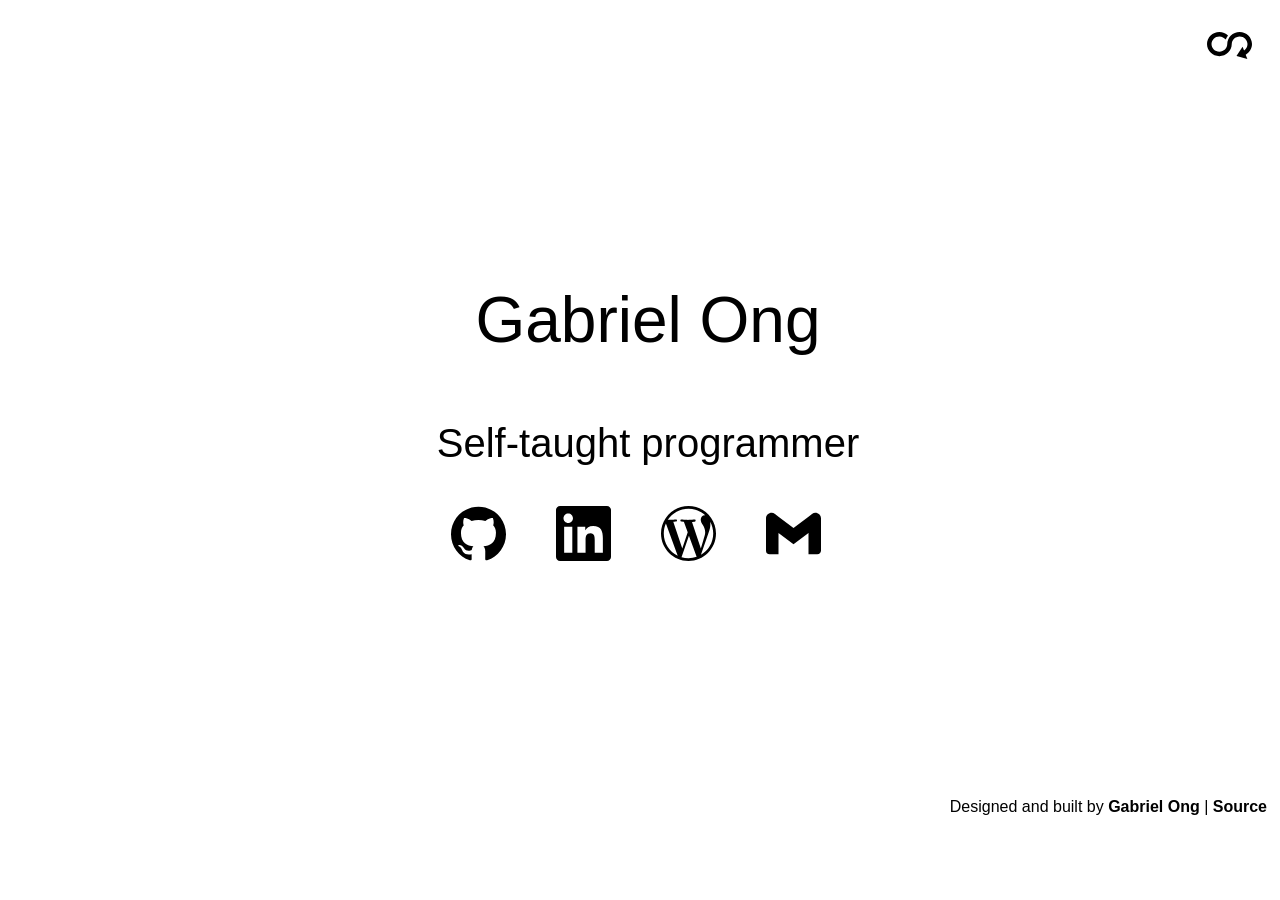
==== index.html @ b2a94fcc "added some changes" ====
<!doctype HTML>
<html>
    <head>
        <title>Gabriel Ong</title>
        <link rel="stylesheet" href="main.css"/>
        <!-- get better HTML webpage favicon! -->
        <link rel="icon" type="image/x-icon" href="assets/turboGranny.png"/>
    </head>
    <body id="mainBody" class="lightMode">
        <div class="container-navbar">
            <div class="lightDarkMode">
                <img id="infinityButton" src="assets/infinity.svg" height="45px"/>
            </div>
        </div>
        <div class="container-overall">
            <div>
                <p id="my-name" class="header" data-alt-text="ガブリエル・オン">Gabriel Ong</p>
                <p id="my-description" class="description" data-alt-text="独学情報科学" onmouseover="changeDescription()" onmouseout="resetDescription()">Self-taught programmer</p>
            </div>
            <div class="container-main">
                <div class="item-github">
                    <a href="https://github.com/gongahkia"><img id="githubImg" src="assets/github.svg" height="55px"/></a>
                </div>
                <div class="item-linkedin">
                    <a href="https://www.linkedin.com/in/gabriel-zmong/"><img id="linkedinImg" src="assets/linkedin.svg" height="55px"/></a>
                </div>
                <div class="item-wordpress">
                    <a href="https://gongzm.wordpress.com"><img id="wordpressImg" src="assets/wordpress.svg" height=55px"/></a>
                </div>
                <div class="item-email">
                    <a href="mailto:angryapplegravy@gmail.com?subject=general%20enquiry"><img id="gmailImg" src="assets/gmail.svg" height="55px"/></a>
                </div>
            </div>
        </div>
        <div class="container-footer">
            <div class="credits">
                <p><a href="" id="my-japanese-is-bad" data-alt-text="">Designed and built by </a><b><a href="https://gongahkia.github.io/" id="my-credits-name" data-alt-text="ゴング">Gabriel Ong</a></b><a href="" id="my-japanese-is-good" data-alt-text="製"></a> | <b><a href="https://github.com/gongahkia/v2-personal-site" id="my-credits-github" data-alt-text="コード">Source</a></b></p>
            </div>
        </div>
    </body>
    <script src="ts/app.js"></script>
</html>
---- main.css ----
body {
    font-family: 'Helvetica Neue', 'Segoe UI', Roboto, Oxygen, Ubuntu, Cantarell, 'Open Sans', sans-serif;
    color:var(--text);
    background-color: white;
    transition:background 750ms ease-in-out, color 1000ms ease-in-out;
}

.container-footer {
    display:flex;
    justify-content:flex-end;
}

.credits {
    padding:0px 5px;
    align-self:flex-end;
    font-size:1rem;
    /*margin-top:6.5%;
    border:solid;
    margin-left:auto;*/
}

.container-navbar {
    display:flex;
    justify-content:flex-end;
}

.lightDarkMode {
    padding:5px 10px;
    /*margin-left:auto;*/
}

#infinityButton {
    background: none;
    border: none;
    cursor: none;
    margin-top:10px;
    margin-right:10px;
}

.container-overall {
    margin:0;
    width:100vw;
    height:70vh;
    display: flex;
    flex-direction:column;
    align-items:center;
    justify-content:center;
    text-align:center;
    margin-bottom:75px;
    /*margin-bottom:130px;*/
}

.container-main {
    display:flex;
    justify-content:center
}

.container-list {
    font-size:1.2rem;
}

.item-github {
    margin-left:0px;
    margin-right:25px;

    transition-property:transform;
    transition-duration:0.3s;
    transition-timing-function:ease-in-out;
    transition-delay:0s;
}

.item-linkedin {
    margin-left:25px;
    margin-right:25px;

    transition-property:transform;
    transition-duration:0.3s;
    transition-timing-function:ease-in-out;
    transition-delay:0s;
}

.item-wordpress {
    margin-left:25px;
    margin-right:25px;

    transition-property:transform;
    transition-duration:0.3s;
    transition-timing-function:ease-in-out;
    transition-delay:0s;
}

.item-email {
    margin-left:25px;
    margin-right:25px;

    transition-property:transform;
    transition-duration:0.3s;
    transition-timing-function:ease-in-out;
    transition-delay:0s;
}

.header {
    font-size:4rem;
}

.description {
    font-size:2.5rem;
    cursor:none;
}

/* color palette swap */

.lightMode {
    --text:black;
}

.darkMode {
    --text:white;
}

#githubImg, #linkedinImg, #wordpressImg, #gmailImg, #infinityButton {
    transition: filter 1000ms ease-in-out; 
}

/* animations */

.item-github:hover, .item-linkedin:hover, .item-wordpress:hover, .item-email:hover {
    transform:translateY(-8px);
}

/* general link styling */

a {
    color:var(--text);
    text-decoration:none;
    transition:background 750ms ease-in-out, color 1000ms ease-in-out;
    cursor: none;
}

/* rotate a button */

@keyframes rotate {
    0% {
      transform: rotate(0deg);
    }
    100% {
      transform: rotate(360deg);
    }
  }
  
  .rotated {
    animation: rotate 0.75s linear;
  }
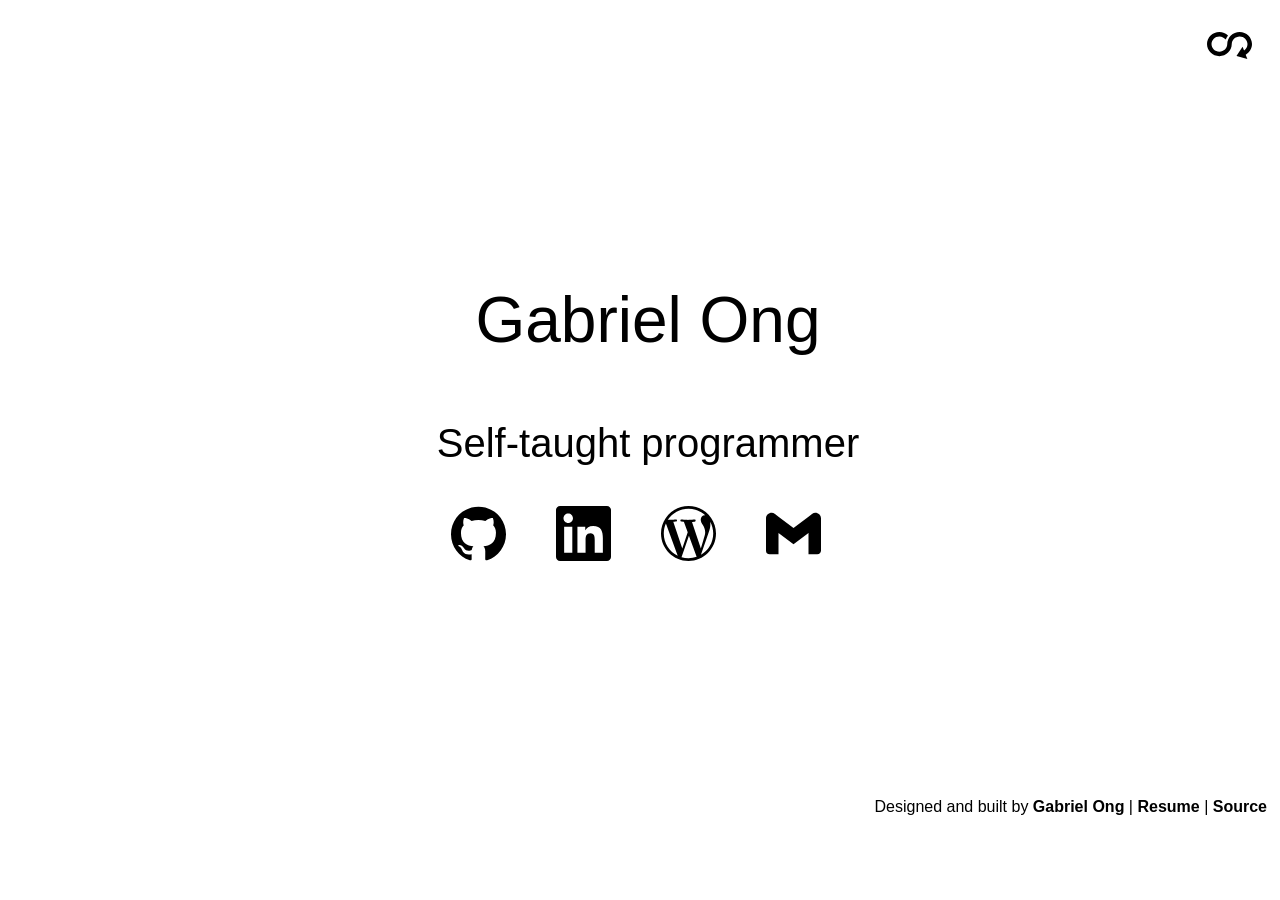
==== commit 34e73aa2: "added resume functionality" ====
--- a/index.html
+++ b/index.html
@@ -34,7 +34,7 @@
         </div>
         <div class="container-footer">
             <div class="credits">
-                <p><a href="" id="my-japanese-is-bad" data-alt-text="">Designed and built by </a><b><a href="https://gongahkia.github.io/" id="my-credits-name" data-alt-text="ゴング">Gabriel Ong</a></b><a href="" id="my-japanese-is-good" data-alt-text="製"></a> | <b><a href="https://github.com/gongahkia/v2-personal-site" id="my-credits-github" data-alt-text="コード">Source</a></b></p>
+                <p><a href="" id="my-japanese-is-bad" data-alt-text="">Designed and built by </a><b><a href="https://gongahkia.github.io/" id="my-credits-name" data-alt-text="ゴング">Gabriel Ong</a></b><a href="" id="my-japanese-is-good" data-alt-text="製"></a> | <b><a href="https://s3-ap-southeast-2.amazonaws.com/symp-csm-sydney-prod/singapore-management/files/561/561e0b8b1bd2d1bafb469161d7c7918d.pdf?X-Amz-Content-Sha256=UNSIGNED-PAYLOAD&X-Amz-Algorithm=AWS4-HMAC-SHA256&X-Amz-Credential=AKIAID3RBESXBCESHUGA%2F20240404%2Fap-southeast-2%2Fs3%2Faws4_request&X-Amz-Date=20240404T015035Z&X-Amz-SignedHeaders=host&X-Amz-Expires=3600&X-Amz-Signature=1ed972b9f7461db7b82d550b83262561700c28bea149b372e92d014c410545da" id="my-credits-resume" data-alt-text="履歴書">Resume</a></b> | <b><a href="https://github.com/gongahkia/v2-personal-site" id="my-credits-github" data-alt-text="コード">Source</a></b></p>
             </div>
         </div>
     </body>
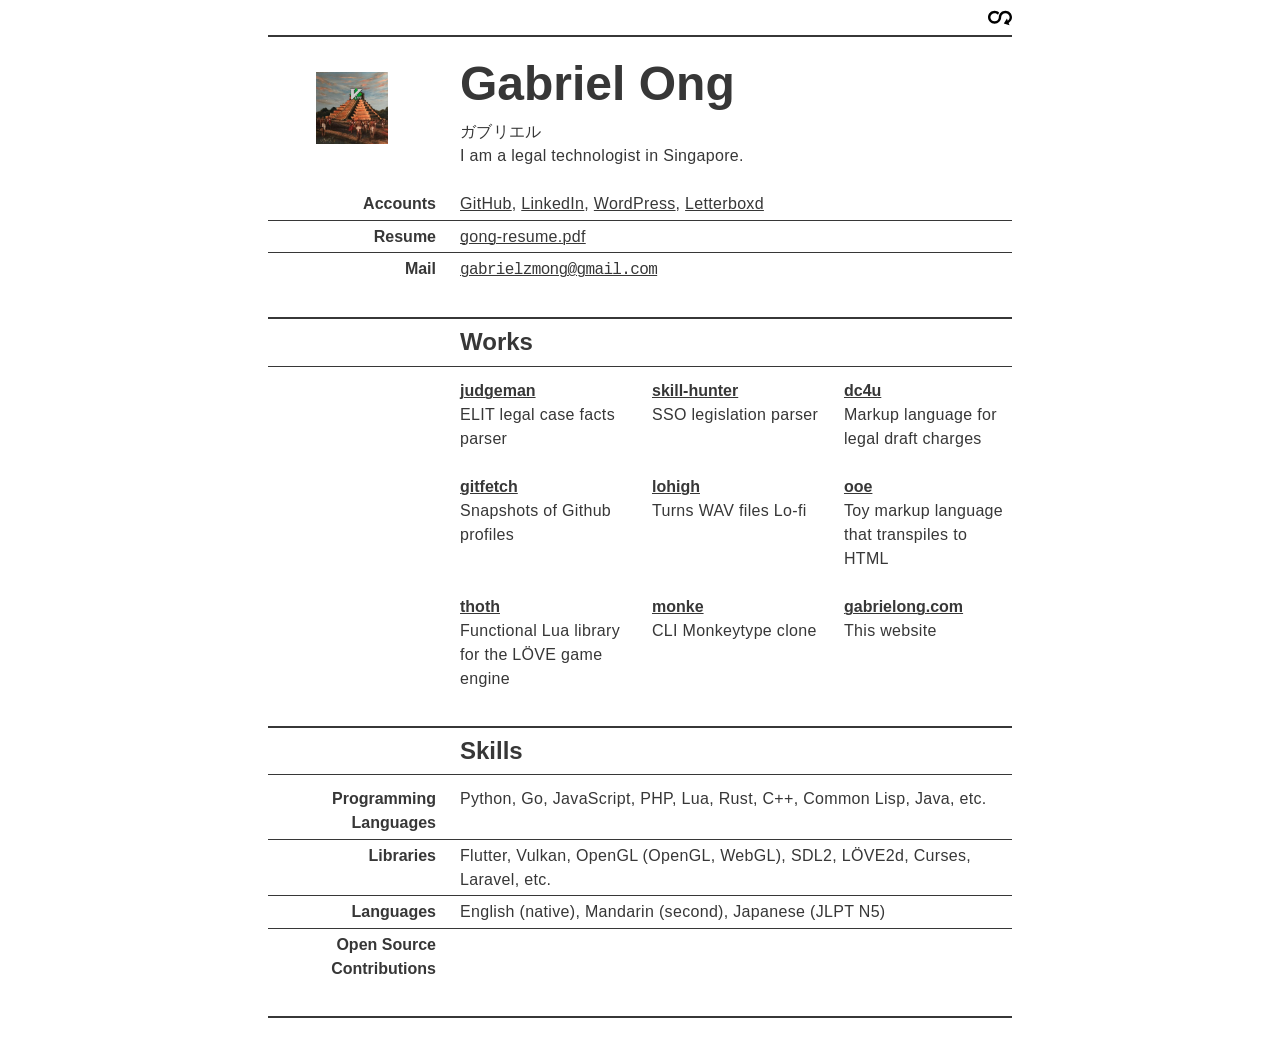
==== commit 0749f491: "made some changes" ====
--- a/index.html
+++ b/index.html
@@ -1,42 +1,140 @@
-<!doctype HTML>
-<html>
-    <head>
-        <title>Gabriel Ong</title>
-        <link rel="stylesheet" href="main.css"/>
-        <!-- get better HTML webpage favicon! -->
-        <link rel="icon" type="image/x-icon" href="assets/turboGranny.png"/>
-    </head>
-    <body id="mainBody" class="lightMode">
-        <div class="container-navbar">
-            <div class="lightDarkMode">
-                <img id="infinityButton" src="assets/infinity.svg" height="45px"/>
-            </div>
-        </div>
-        <div class="container-overall">
-            <div>
-                <p id="my-name" class="header" data-alt-text="ガブリエル・オン">Gabriel Ong</p>
-                <p id="my-description" class="description" data-alt-text="独学情報科学" onmouseover="changeDescription()" onmouseout="resetDescription()">Self-taught programmer</p>
-            </div>
-            <div class="container-main">
-                <div class="item-github">
-                    <a href="https://github.com/gongahkia"><img id="githubImg" src="assets/github.svg" height="55px"/></a>
-                </div>
-                <div class="item-linkedin">
-                    <a href="https://www.linkedin.com/in/gabriel-zmong/"><img id="linkedinImg" src="assets/linkedin.svg" height="55px"/></a>
-                </div>
-                <div class="item-wordpress">
-                    <a href="https://gongzm.wordpress.com"><img id="wordpressImg" src="assets/wordpress.svg" height=55px"/></a>
-                </div>
-                <div class="item-email">
-                    <a href="mailto:angryapplegravy@gmail.com?subject=general%20enquiry"><img id="gmailImg" src="assets/gmail.svg" height="55px"/></a>
-                </div>
-            </div>
-        </div>
-        <div class="container-footer">
-            <div class="credits">
-                <p><a href="" id="my-japanese-is-bad" data-alt-text="">Designed and built by </a><b><a href="https://gongahkia.github.io/" id="my-credits-name" data-alt-text="ゴング">Gabriel Ong</a></b><a href="" id="my-japanese-is-good" data-alt-text="製"></a> | <b><a href="https://s3-ap-southeast-2.amazonaws.com/symp-csm-sydney-prod/singapore-management/files/561/561e0b8b1bd2d1bafb469161d7c7918d.pdf?X-Amz-Content-Sha256=UNSIGNED-PAYLOAD&X-Amz-Algorithm=AWS4-HMAC-SHA256&X-Amz-Credential=AKIAID3RBESXBCESHUGA%2F20240404%2Fap-southeast-2%2Fs3%2Faws4_request&X-Amz-Date=20240404T015035Z&X-Amz-SignedHeaders=host&X-Amz-Expires=3600&X-Amz-Signature=1ed972b9f7461db7b82d550b83262561700c28bea149b372e92d014c410545da" id="my-credits-resume" data-alt-text="履歴書">Resume</a></b> | <b><a href="https://github.com/gongahkia/v2-personal-site" id="my-credits-github" data-alt-text="コード">Source</a></b></p>
-            </div>
-        </div>
-    </body>
-    <script src="ts/app.js"></script>
-</html>
+<!-- 
+fua
+  replace logo for website with shopee comission, make it a circle like hashime's
+
+font reference
+  for the day when the referenced font url breaks
+  https://github.com/kittykatattack/test/tree/master/fonts 
+-->
+
+<!-- document start -->
+
+<!DOCTYPE html>
+<html lang="en">
+<head>
+  <meta charset="utf-8">
+  <meta name="description" content="Gabriel Ong is a legal technologist in Singapore">
+  <meta name="viewport" content="width=device-width, initial-scale=1">
+  <link preload="stylesheet" href="style.css" as="style">
+  <link rel="stylesheet" href="style.css">
+  <link rel="preload" href="https://res.hajimehoshi.com/fonts/SuisseIntl-Regular-WebXL.woff2" as="font" crossorigin="anonymous">
+  <style>.thin-space:after{content:"\2006"}</style>
+  <script src="script.js" defer></script>
+  <title>gabrielong.com</title>
+</head>
+<body>
+
+  <input type="button" id="dark-mode">
+  <label for="dark-mode" id="">
+    <img id="infinityButton" src="asset/infinity.svg" height="24" viewbox="0 -960 960 960" width="24"/>
+  </label>
+
+<!-- start of actual website -->
+
+  <main>
+    <article class="overallArticleTags">
+
+    <!-- profile header -->
+
+      <section class="title">
+        <header>
+          <h1>Gabriel Ong</h1>
+          <p>ガブリエル</p>
+          <p>I am a legal technologist in Singapore.</p>
+        </header>
+        <aside>
+          <figure>
+            <img src="asset/gong.jpeg" width="72" height="72" alt="Gabriel Ong" id="gongImage">
+          </figure>
+        </aside>
+        <dl>
+          <dt>Accounts</dt>
+          <dd>
+            <a href="https://github.com/gongahkia">GitHub</a>,
+            <a href="https://www.linkedin.com/in/gabriel-zmong/">LinkedIn</a>,
+            <a href="https://gongzm.wordpress.com/">WordPress</a>,
+            <a href="https://letterboxd.com/gongtalksfilm/">Letterboxd</a>
+          </dd>
+          <dt>Resume</dt>
+          <dd>
+            <a href="resume/gong-resume.pdf">gong-resume.pdf</a>
+          </dd>
+          <dt>Mail</dt>
+          <dd>
+            <a href="mailto:gabrielzmong@gmail.com"><code>gabrielzmong@gmail.com</code></a>
+          </dd>
+        </dl>
+      </section>
+
+    <!-- works (update as needed) -->
+
+      <section class="works">
+        <h2>Works</h2>
+        <div class="grid-container">
+          <div class="grid-item-1">
+            <h3><a href="https://github.com/gongahkia/judgeman">judgeman</a></h3>
+            <p>ELIT legal case facts parser</p>
+          </div>
+          <div class="grid-item-1">
+            <h3><a href="https://github.com/gongahkia/skill-hunter">skill-hunter</a></h3>
+            <p>SSO legislation parser</p>
+          </div>
+          <div class="grid-item-1">
+            <h3><a href="https://github.com/gongahkia/dc4u">dc4u</a></h3>
+            <p>Markup language for legal draft charges</p>
+          </div>
+          <div class="grid-item-1">
+            <h3><a href="https://github.com/gongahkia/gitfetch">gitfetch</a></h3>
+            <p>Snapshots of Github profiles</p>
+          </div>
+          <div class="grid-item-1">
+            <h3><a href="https://github.com/gongahkia/lohigh">lohigh</a></h3>
+            <p>Turns WAV files Lo-fi</p>
+          </div>
+          <div class="grid-item-1">
+            <h3><a href="https://github.com/gongahkia/ooe">ooe</a></h3>
+            <p>Toy markup language that transpiles to HTML</p>
+          </div>
+          <div class="grid-item-1">
+            <h3><a href="https://github.com/gongahkia/thoth">thoth</a></h3>
+            <p>Functional Lua library for the LÖVE game engine</p>
+          </div>
+          <div class="grid-item-1">
+            <h3><a href="https://github.com/gongahkia/monke">monke</a></h3>
+            <p>CLI Monkeytype clone</p>
+          </div>
+          <div class="grid-item-1">
+            <h3><a href="https://github.com/gongahkia/gabrielong.com">gabrielong.com</a></h3>
+            <p>This website</p>
+          </div>
+        </div>
+      </section>
+
+    <!-- skills -->
+
+      <section class="skills">
+        <h2>Skills</h2>
+        <dl>
+          <dt>Programming Languages</dt>
+          <dd>
+            Python, Go, JavaScript, PHP, Lua, Rust, C++, Common Lisp, Java, etc.
+          </dd>
+          <dt>Libraries</dt>
+          <dd>
+            Flutter, Vulkan, OpenGL (OpenGL, WebGL), SDL2, LÖVE2d, Curses, Laravel, etc.
+          </dd>
+          <dt>Languages</dt>
+          <dd>
+            English (native), Mandarin (second), Japanese (JLPT N5)
+          </dd>
+          <dt>Open Source Contributions</dt>
+          <dd>
+            <!-- fua add things here when i have contributed something open source -->
+          </dd>
+        </dl>
+      </section>
+
+    </article>
+  </main>
+</body>
+</html>
--- a/style.css
+++ b/style.css
@@ -0,0 +1,408 @@
+/* --- FONTS --- */
+
+@font-face {
+    font-family: 'SuisseIntl';
+    font-style: normal;
+    font-weight: 400;
+    font-stretch: normal;
+    font-display: swap;
+    src: url(https://res.hajimehoshi.com/fonts/SuisseIntl-Regular-WebXL.woff2) format('woff2');
+}
+
+@font-face {
+    font-family: 'SuisseIntl';
+    font-style: normal;
+    font-weight: 600;
+    font-stretch: normal;
+    font-display: swap;
+    src: url(https://res.hajimehoshi.com/fonts/SuisseIntl-SemiBold-WebXL.woff2) format('woff2');
+}
+
+@font-face {
+    font-family: 'SuisseIntlCond';
+    font-style: normal;
+    font-weight: 700;
+    font-stretch: normal;
+    font-display: swap;
+    src: url(https://res.hajimehoshi.com/fonts/SuisseIntlCond-Bold-WebXL.woff2) format('woff2');
+}
+
+@font-face {
+    font-family: 'SuisseIntlMono';
+    font-style: normal;
+    font-weight: 400;
+    font-stretch: normal;
+    font-display: swap;
+    src: url(https://res.hajimehoshi.com/fonts/SuisseIntlMono-Regular-WebXL.woff2) format('woff2');
+}
+
+@font-face {
+    font-family: 'Noto Sans JP';
+    font-style: normal;
+    font-weight: 400;
+    font-stretch: 100%;
+    size-adjust: 95%;
+    font-display: swap;
+    src: url(https://fonts.bunny.net/noto-sans-jp/files/noto-sans-jp-japanese-400-normal.woff2) format('woff2')
+}
+
+@font-face {
+    font-family: 'Noto Sans JP';
+    font-style: normal;
+    font-weight: 700;
+    font-stretch: 100%;
+    size-adjust: 95%;
+    font-display: swap;
+    src: url(https://fonts.bunny.net/noto-sans-jp/files/noto-sans-jp-japanese-700-normal.woff2) format('woff2')
+}
+
+/* defines some custom layers */
+@layer margin, size, font, font-size, text-decoration, color, border, grid, figure, dark-mode;
+
+/* resets all margins and paddings to zero for all elements as a default */
+@layer margin { 
+    * {
+        padding: 0;
+        margin: 0;
+    }
+}
+
+/* define variables for various sizes */
+@layer size {
+    :root {
+        --unit-size: 24px;
+        --column-size: calc(7 * var(--unit-size));
+        --thick-border-width: 2px;
+        --thin-border-width: 0.5px;
+    }
+    :root:has(input#dark-mode:checked) {
+        --thick-border-width: 1.5px;
+    }
+}
+
+/* define fonts for different elements */
+@layer font {
+    body {
+        font-family: 'SuisseIntl', 'Helvetica Neue', 'Helvetica', 'Arial', 'Noto Sans JP', 'Hiragino Kaku Gothic ProN', 'Hiragino Sans', 'BIZ UDPGothic', 'Meiryo', sans-serif;
+        letter-spacing: 0.02em;
+    }
+    h1 {
+        font-family: 'SuisseIntl', 'Helvetica Neue', 'Helvetica', 'Arial', 'Noto Sans JP', 'Hiragino Kaku Gothic ProN', 'Hiragino Sans', 'BIZ UDPGothic', 'Meiryo', sans-serif-condensed, sans-serif;
+        font-weight: bold;
+        letter-spacing: 0;
+    }
+    section.title h1 {
+        font-family: 'SuisseIntlCond', 'HelveticaNeue-CondensedBold', 'Helvetica Neue', 'Helvetica', 'Arial', 'Noto Sans JP', 'Hiragino Kaku Gothic ProN', 'Hiragino Sans', 'BIZ UDPGothic', 'Meiryo', sans-serif-condensed, sans-serif;
+        font-weight: bold;
+        letter-spacing: 0;
+    }
+    h2, h3, h4, dt {
+        font-family: 'SuisseIntl', 'Helvetica Neue', 'Helvetica', 'Arial', 'Noto Sans JP', 'Hiragino Kaku Gothic ProN', 'Hiragino Sans', 'BIZ UDPGothic', 'Meiryo', sans-serif;
+        font-weight: bold;
+        letter-spacing: 0;
+    }
+    code {
+        font-family: 'SuisseIntlMono', monospace;
+        letter-spacing: -0.04em;
+    }
+}
+
+/* define font sizes and line heights elements */
+@layer font-size {
+    body {
+        font-size: calc(var(--unit-size) * 2 / 3);
+        line-height: var(--unit-size);
+    }
+    h1 {
+        font-size: calc(2 * var(--unit-size) * 2 / 3);
+        line-height: calc(2 * var(--unit-size));
+    }
+    section.title h1 {
+        font-size: calc(3 * var(--unit-size) * 2 / 3);
+        line-height: calc(3 * var(--unit-size));
+    }
+    h2 {
+        font-size: var(--unit-size);
+        line-height: var(--unit-size);
+    }
+    h3 {
+        font-size: calc(var(--unit-size) * 2 / 3);
+        line-height: var(--unit-size);
+    }
+}
+
+/* define anchor tag decoration */
+@layer text-decoration {
+    a {
+        text-decoration-line: underline;
+        text-decoration-thickness: 1px;
+    }
+}
+
+/* define button decoration */
+#infinityButton {
+    color: var(--foreground-color);
+    background: none;
+}
+
+/* define core colors */
+@layer color {
+    :root {
+        --color-white: #ffffff;
+        --color-black: #101010;
+        --background-color: color-mix(in oklab, var(--color-black) 0%, var(--color-white));
+        --foreground-color: color-mix(in oklab, var(--color-black) 80%, var(--color-white));
+        --thin-border-color: var(--foreground-color);
+    }
+    :root:has(input#dark-mode:checked) {
+        --background-color: color-mix(in oklab, var(--color-black) 100%, var(--color-white));
+        --foreground-color: color-mix(in oklab, var(--color-black) 20%, var(--color-white));
+        --thin-border-color: color-mix(in oklab, var(--foreground-color), transparent 50%);
+    }
+    html {
+        background-color: var(--background-color);
+        transition: background-color 0.1s ease;
+    }
+    * {
+        color: var(--foreground-color);
+        transition: color 0.1s ease;
+    }
+}
+
+/* define layout with flexbox for dynamic sizing and alignment */
+@layer flex {
+    body {
+        display: flex;
+    }
+    main {
+        display: flex;
+        flex-direction: column;
+        flex-grow: 1;
+        align-items: center;
+    }
+    article {
+        display: flex;
+        flex-direction: column;
+        width: calc(4 * var(--column-size) + 3 * var(--unit-size));
+        max-width: calc(100vw - 2 * var(--unit-size) + 2 * var(--unit-size) / 6);
+    }
+}
+
+/* define borders */
+@layer border {
+    article {
+        border-top: var(--thick-border-width) solid var(--foreground-color);
+        margin-top: calc((var(--unit-size) - var(--thick-border-width)) / 2 + var(--unit-size));
+        padding-top: calc((var(--unit-size) - var(--thick-border-width)) / 2);
+        border-bottom: var(--thick-border-width) solid var(--foreground-color);
+        margin-bottom: calc((var(--unit-size) - var(--thick-border-width)) / 2 + var(--unit-size));
+        padding-bottom: calc((var(--unit-size) - var(--thick-border-width)) / 2 + var(--unit-size));
+    }
+    h2 {
+        border-bottom: var(--thin-border-width) solid var(--thin-border-color);
+        margin-bottom: calc((var(--unit-size) - var(--thin-border-width)) / 2 - var(--unit-size)); /* This negative margin invalidates the gap of the grid of a section. */
+        padding-bottom: calc((var(--unit-size) - var(--thin-border-width)) / 2);
+    }
+    section {
+        border-top: var(--thick-border-width) solid var(--foreground-color);
+        margin-top: calc((var(--unit-size) - var(--thick-border-width)) / 2 + var(--unit-size));
+        padding-top: calc((var(--unit-size) - var(--thick-border-width)) / 2);
+    }
+    section:first-of-type {
+        border-top-style: none;
+        margin-top: 0;
+        padding-top: 0;
+    }
+}
+
+/* define section layout with grid for element alignment */
+@layer grid {
+    section {
+        display: flex;
+        flex-flow: row-reverse wrap;
+        gap: var(--unit-size);
+    }
+    section > * {
+        width: calc((100% - 3 * var(--unit-size)) / 4 * 3 + 2 * var(--unit-size));
+    }
+    section > h2, section > dl {
+        width: 100%;
+    }
+    section > aside {
+        width: var(--column-size);
+    }
+    .grid-container {
+        display: grid;
+        grid-template-columns: repeat(3, calc((100% - 2 * var(--unit-size)) / 3));
+        gap: var(--unit-size);
+    }
+    .grid-item-1 {
+        grid-column: span 1;
+    }
+    .grid-item-2 {
+        grid-column: span 2;
+    }
+    .grid-item-3 {
+        grid-column: span 3;
+    }
+    h2 {
+        padding-left: calc((100% - 3 * var(--unit-size)) / 4 + var(--unit-size))
+    }
+    dl {
+        display: flex;
+        flex-wrap: wrap;
+        align-items: stretch;
+    }
+    dt {
+        width: var(--column-size);
+        padding-right: var(--unit-size);
+        text-align: right;
+    }
+    dd {
+        width: calc(100% - var(--column-size) - var(--unit-size));
+    }
+    dt, dd {
+        padding-top: calc((var(--unit-size) / 3 - var(--thin-border-width)) / 2);
+        border-top: var(--thin-border-width) solid var(--thin-border-color);
+        margin-top: calc((var(--unit-size) / 3 - var(--thin-border-width)) / 2);
+    }
+    dt:first-of-type, dd:first-of-type {
+        padding-top: 0;
+        border-top-style: none;
+        margin-top: 0;
+    }
+
+    /* dynamically resize content for screens of different sizes */
+    @media only screen and (max-width: calc(4 * 168px + 5 * 24px)) {
+        section > * {
+            width: 100%;
+        }
+        section.title > header {
+            width: calc((100% - 2 * var(--unit-size)) / 3 * 2 + var(--unit-size));
+        }
+        section > *:empty {
+            display: none;
+        }
+        section {
+            grid-template-columns: 1fr calc((100% - 2 * var(--unit-size)) / 3);
+        }
+
+        .grid-container {
+            grid-template-columns: repeat(3, calc((100% - 2 * var(--unit-size)) / 3));
+        }
+        .grid-item-2 {
+            grid-column: span 3;
+        }
+        h2 {
+            padding-left: 0;
+        }
+        section > h2, .grid-container {
+            padding-left: calc(var(--unit-size) / 6);
+            padding-right: calc(var(--unit-size) / 6);
+        }
+        dt {
+            width: calc((100% - 2 * var(--unit-size)) / 3);
+        }
+        dd {
+            width: calc((100% - 2 * var(--unit-size)) / 3 * 2 + var(--unit-size));
+        }
+        ul {
+            padding-left: var(--unit-size);
+        }
+    }
+
+    @media only screen and (max-width: calc(3 * 168px + 4 * 24px)) {
+        section.title > aside {
+            width: 100%;
+        }
+        section.title > header {
+            width: 100%;
+        }
+        .grid-container {
+            grid-template-columns: repeat(2, calc((100% - var(--unit-size)) / 2));
+        }
+        .grid-item-2 {
+            grid-column: span 2;
+        }
+        .grid-item-3 {
+            grid-column: span 2;
+        }
+        section > header, dt, dd {
+            padding-left: calc(var(--unit-size) / 6);
+            padding-right: calc(var(--unit-size) / 6);
+        }
+        dt {
+            width: 100%;
+            text-align: left;
+        }
+        dd {
+            width: 100%;
+        }
+        dd {
+            padding-top: 0;
+            border-top-style: none;
+            margin-top: 0;
+        }
+    }
+
+    @media only screen and (max-width: calc(2 * 168px + 3 * 24px)) {
+        .grid-container {
+            grid-template-columns: 100%;
+        }
+        .grid-item-2 {
+            grid-column: span 1;
+        }
+        .grid-item-3 {
+            grid-column: span 1;
+        }
+    }
+}
+
+/* defines figures */
+@layer figure {
+    figure {
+        width: 100%;
+
+        display: flex;
+        align-items: center;
+        justify-content: center;
+    }
+    figure:only-child {
+        height: 100%;
+    }
+    figure * {
+        vertical-align: middle;
+    }
+}
+
+/* defines styles when toggling dark mode */
+@layer dark-mode {
+    input#dark-mode {
+        display: none;
+    }
+    input#dark-mode ~ label {
+        display: inline-block;
+        position: absolute;
+        top: calc((var(--unit-size) - var(--thick-border-width)) / 4); /* Put the image in the middle of the article top. */
+        right: max(calc((100vw - 4 * var(--column-size) - 3 * var(--unit-size) ) / 2), var(--unit-size));
+    }
+    input#dark-mode ~ label#dark-mode-light {
+        display: none;
+    }
+    input#dark-mode:checked ~ label#dark-mode-light {
+        display: inline-block;
+    }
+    input#dark-mode:checked ~ label#dark-mode-dark {
+        display: none;
+    }
+    input#dark-mode ~ label {
+        cursor: pointer;
+    }
+    input#dark-mode ~ label svg {
+        width: var(--unit-size);
+        height: var(--unit-size);
+    }
+    input#dark-mode ~ label svg path {
+        fill: var(--foreground-color);
+    }
+}
--- a/style.css
+++ b/style.css
@@ -0,0 +1,408 @@
+/* --- FONTS --- */
+
+@font-face {
+    font-family: 'SuisseIntl';
+    font-style: normal;
+    font-weight: 400;
+    font-stretch: normal;
+    font-display: swap;
+    src: url(https://res.hajimehoshi.com/fonts/SuisseIntl-Regular-WebXL.woff2) format('woff2');
+}
+
+@font-face {
+    font-family: 'SuisseIntl';
+    font-style: normal;
+    font-weight: 600;
+    font-stretch: normal;
+    font-display: swap;
+    src: url(https://res.hajimehoshi.com/fonts/SuisseIntl-SemiBold-WebXL.woff2) format('woff2');
+}
+
+@font-face {
+    font-family: 'SuisseIntlCond';
+    font-style: normal;
+    font-weight: 700;
+    font-stretch: normal;
+    font-display: swap;
+    src: url(https://res.hajimehoshi.com/fonts/SuisseIntlCond-Bold-WebXL.woff2) format('woff2');
+}
+
+@font-face {
+    font-family: 'SuisseIntlMono';
+    font-style: normal;
+    font-weight: 400;
+    font-stretch: normal;
+    font-display: swap;
+    src: url(https://res.hajimehoshi.com/fonts/SuisseIntlMono-Regular-WebXL.woff2) format('woff2');
+}
+
+@font-face {
+    font-family: 'Noto Sans JP';
+    font-style: normal;
+    font-weight: 400;
+    font-stretch: 100%;
+    size-adjust: 95%;
+    font-display: swap;
+    src: url(https://fonts.bunny.net/noto-sans-jp/files/noto-sans-jp-japanese-400-normal.woff2) format('woff2')
+}
+
+@font-face {
+    font-family: 'Noto Sans JP';
+    font-style: normal;
+    font-weight: 700;
+    font-stretch: 100%;
+    size-adjust: 95%;
+    font-display: swap;
+    src: url(https://fonts.bunny.net/noto-sans-jp/files/noto-sans-jp-japanese-700-normal.woff2) format('woff2')
+}
+
+/* defines some custom layers */
+@layer margin, size, font, font-size, text-decoration, color, border, grid, figure, dark-mode;
+
+/* resets all margins and paddings to zero for all elements as a default */
+@layer margin { 
+    * {
+        padding: 0;
+        margin: 0;
+    }
+}
+
+/* define variables for various sizes */
+@layer size {
+    :root {
+        --unit-size: 24px;
+        --column-size: calc(7 * var(--unit-size));
+        --thick-border-width: 2px;
+        --thin-border-width: 0.5px;
+    }
+    :root:has(input#dark-mode:checked) {
+        --thick-border-width: 1.5px;
+    }
+}
+
+/* define fonts for different elements */
+@layer font {
+    body {
+        font-family: 'SuisseIntl', 'Helvetica Neue', 'Helvetica', 'Arial', 'Noto Sans JP', 'Hiragino Kaku Gothic ProN', 'Hiragino Sans', 'BIZ UDPGothic', 'Meiryo', sans-serif;
+        letter-spacing: 0.02em;
+    }
+    h1 {
+        font-family: 'SuisseIntl', 'Helvetica Neue', 'Helvetica', 'Arial', 'Noto Sans JP', 'Hiragino Kaku Gothic ProN', 'Hiragino Sans', 'BIZ UDPGothic', 'Meiryo', sans-serif-condensed, sans-serif;
+        font-weight: bold;
+        letter-spacing: 0;
+    }
+    section.title h1 {
+        font-family: 'SuisseIntlCond', 'HelveticaNeue-CondensedBold', 'Helvetica Neue', 'Helvetica', 'Arial', 'Noto Sans JP', 'Hiragino Kaku Gothic ProN', 'Hiragino Sans', 'BIZ UDPGothic', 'Meiryo', sans-serif-condensed, sans-serif;
+        font-weight: bold;
+        letter-spacing: 0;
+    }
+    h2, h3, h4, dt {
+        font-family: 'SuisseIntl', 'Helvetica Neue', 'Helvetica', 'Arial', 'Noto Sans JP', 'Hiragino Kaku Gothic ProN', 'Hiragino Sans', 'BIZ UDPGothic', 'Meiryo', sans-serif;
+        font-weight: bold;
+        letter-spacing: 0;
+    }
+    code {
+        font-family: 'SuisseIntlMono', monospace;
+        letter-spacing: -0.04em;
+    }
+}
+
+/* define font sizes and line heights elements */
+@layer font-size {
+    body {
+        font-size: calc(var(--unit-size) * 2 / 3);
+        line-height: var(--unit-size);
+    }
+    h1 {
+        font-size: calc(2 * var(--unit-size) * 2 / 3);
+        line-height: calc(2 * var(--unit-size));
+    }
+    section.title h1 {
+        font-size: calc(3 * var(--unit-size) * 2 / 3);
+        line-height: calc(3 * var(--unit-size));
+    }
+    h2 {
+        font-size: var(--unit-size);
+        line-height: var(--unit-size);
+    }
+    h3 {
+        font-size: calc(var(--unit-size) * 2 / 3);
+        line-height: var(--unit-size);
+    }
+}
+
+/* define anchor tag decoration */
+@layer text-decoration {
+    a {
+        text-decoration-line: underline;
+        text-decoration-thickness: 1px;
+    }
+}
+
+/* define button decoration */
+#infinityButton {
+    color: var(--foreground-color);
+    background: none;
+}
+
+/* define core colors */
+@layer color {
+    :root {
+        --color-white: #ffffff;
+        --color-black: #101010;
+        --background-color: color-mix(in oklab, var(--color-black) 0%, var(--color-white));
+        --foreground-color: color-mix(in oklab, var(--color-black) 80%, var(--color-white));
+        --thin-border-color: var(--foreground-color);
+    }
+    :root:has(input#dark-mode:checked) {
+        --background-color: color-mix(in oklab, var(--color-black) 100%, var(--color-white));
+        --foreground-color: color-mix(in oklab, var(--color-black) 20%, var(--color-white));
+        --thin-border-color: color-mix(in oklab, var(--foreground-color), transparent 50%);
+    }
+    html {
+        background-color: var(--background-color);
+        transition: background-color 0.1s ease;
+    }
+    * {
+        color: var(--foreground-color);
+        transition: color 0.1s ease;
+    }
+}
+
+/* define layout with flexbox for dynamic sizing and alignment */
+@layer flex {
+    body {
+        display: flex;
+    }
+    main {
+        display: flex;
+        flex-direction: column;
+        flex-grow: 1;
+        align-items: center;
+    }
+    article {
+        display: flex;
+        flex-direction: column;
+        width: calc(4 * var(--column-size) + 3 * var(--unit-size));
+        max-width: calc(100vw - 2 * var(--unit-size) + 2 * var(--unit-size) / 6);
+    }
+}
+
+/* define borders */
+@layer border {
+    article {
+        border-top: var(--thick-border-width) solid var(--foreground-color);
+        margin-top: calc((var(--unit-size) - var(--thick-border-width)) / 2 + var(--unit-size));
+        padding-top: calc((var(--unit-size) - var(--thick-border-width)) / 2);
+        border-bottom: var(--thick-border-width) solid var(--foreground-color);
+        margin-bottom: calc((var(--unit-size) - var(--thick-border-width)) / 2 + var(--unit-size));
+        padding-bottom: calc((var(--unit-size) - var(--thick-border-width)) / 2 + var(--unit-size));
+    }
+    h2 {
+        border-bottom: var(--thin-border-width) solid var(--thin-border-color);
+        margin-bottom: calc((var(--unit-size) - var(--thin-border-width)) / 2 - var(--unit-size)); /* This negative margin invalidates the gap of the grid of a section. */
+        padding-bottom: calc((var(--unit-size) - var(--thin-border-width)) / 2);
+    }
+    section {
+        border-top: var(--thick-border-width) solid var(--foreground-color);
+        margin-top: calc((var(--unit-size) - var(--thick-border-width)) / 2 + var(--unit-size));
+        padding-top: calc((var(--unit-size) - var(--thick-border-width)) / 2);
+    }
+    section:first-of-type {
+        border-top-style: none;
+        margin-top: 0;
+        padding-top: 0;
+    }
+}
+
+/* define section layout with grid for element alignment */
+@layer grid {
+    section {
+        display: flex;
+        flex-flow: row-reverse wrap;
+        gap: var(--unit-size);
+    }
+    section > * {
+        width: calc((100% - 3 * var(--unit-size)) / 4 * 3 + 2 * var(--unit-size));
+    }
+    section > h2, section > dl {
+        width: 100%;
+    }
+    section > aside {
+        width: var(--column-size);
+    }
+    .grid-container {
+        display: grid;
+        grid-template-columns: repeat(3, calc((100% - 2 * var(--unit-size)) / 3));
+        gap: var(--unit-size);
+    }
+    .grid-item-1 {
+        grid-column: span 1;
+    }
+    .grid-item-2 {
+        grid-column: span 2;
+    }
+    .grid-item-3 {
+        grid-column: span 3;
+    }
+    h2 {
+        padding-left: calc((100% - 3 * var(--unit-size)) / 4 + var(--unit-size))
+    }
+    dl {
+        display: flex;
+        flex-wrap: wrap;
+        align-items: stretch;
+    }
+    dt {
+        width: var(--column-size);
+        padding-right: var(--unit-size);
+        text-align: right;
+    }
+    dd {
+        width: calc(100% - var(--column-size) - var(--unit-size));
+    }
+    dt, dd {
+        padding-top: calc((var(--unit-size) / 3 - var(--thin-border-width)) / 2);
+        border-top: var(--thin-border-width) solid var(--thin-border-color);
+        margin-top: calc((var(--unit-size) / 3 - var(--thin-border-width)) / 2);
+    }
+    dt:first-of-type, dd:first-of-type {
+        padding-top: 0;
+        border-top-style: none;
+        margin-top: 0;
+    }
+
+    /* dynamically resize content for screens of different sizes */
+    @media only screen and (max-width: calc(4 * 168px + 5 * 24px)) {
+        section > * {
+            width: 100%;
+        }
+        section.title > header {
+            width: calc((100% - 2 * var(--unit-size)) / 3 * 2 + var(--unit-size));
+        }
+        section > *:empty {
+            display: none;
+        }
+        section {
+            grid-template-columns: 1fr calc((100% - 2 * var(--unit-size)) / 3);
+        }
+
+        .grid-container {
+            grid-template-columns: repeat(3, calc((100% - 2 * var(--unit-size)) / 3));
+        }
+        .grid-item-2 {
+            grid-column: span 3;
+        }
+        h2 {
+            padding-left: 0;
+        }
+        section > h2, .grid-container {
+            padding-left: calc(var(--unit-size) / 6);
+            padding-right: calc(var(--unit-size) / 6);
+        }
+        dt {
+            width: calc((100% - 2 * var(--unit-size)) / 3);
+        }
+        dd {
+            width: calc((100% - 2 * var(--unit-size)) / 3 * 2 + var(--unit-size));
+        }
+        ul {
+            padding-left: var(--unit-size);
+        }
+    }
+
+    @media only screen and (max-width: calc(3 * 168px + 4 * 24px)) {
+        section.title > aside {
+            width: 100%;
+        }
+        section.title > header {
+            width: 100%;
+        }
+        .grid-container {
+            grid-template-columns: repeat(2, calc((100% - var(--unit-size)) / 2));
+        }
+        .grid-item-2 {
+            grid-column: span 2;
+        }
+        .grid-item-3 {
+            grid-column: span 2;
+        }
+        section > header, dt, dd {
+            padding-left: calc(var(--unit-size) / 6);
+            padding-right: calc(var(--unit-size) / 6);
+        }
+        dt {
+            width: 100%;
+            text-align: left;
+        }
+        dd {
+            width: 100%;
+        }
+        dd {
+            padding-top: 0;
+            border-top-style: none;
+            margin-top: 0;
+        }
+    }
+
+    @media only screen and (max-width: calc(2 * 168px + 3 * 24px)) {
+        .grid-container {
+            grid-template-columns: 100%;
+        }
+        .grid-item-2 {
+            grid-column: span 1;
+        }
+        .grid-item-3 {
+            grid-column: span 1;
+        }
+    }
+}
+
+/* defines figures */
+@layer figure {
+    figure {
+        width: 100%;
+
+        display: flex;
+        align-items: center;
+        justify-content: center;
+    }
+    figure:only-child {
+        height: 100%;
+    }
+    figure * {
+        vertical-align: middle;
+    }
+}
+
+/* defines styles when toggling dark mode */
+@layer dark-mode {
+    input#dark-mode {
+        display: none;
+    }
+    input#dark-mode ~ label {
+        display: inline-block;
+        position: absolute;
+        top: calc((var(--unit-size) - var(--thick-border-width)) / 4); /* Put the image in the middle of the article top. */
+        right: max(calc((100vw - 4 * var(--column-size) - 3 * var(--unit-size) ) / 2), var(--unit-size));
+    }
+    input#dark-mode ~ label#dark-mode-light {
+        display: none;
+    }
+    input#dark-mode:checked ~ label#dark-mode-light {
+        display: inline-block;
+    }
+    input#dark-mode:checked ~ label#dark-mode-dark {
+        display: none;
+    }
+    input#dark-mode ~ label {
+        cursor: pointer;
+    }
+    input#dark-mode ~ label svg {
+        width: var(--unit-size);
+        height: var(--unit-size);
+    }
+    input#dark-mode ~ label svg path {
+        fill: var(--foreground-color);
+    }
+}
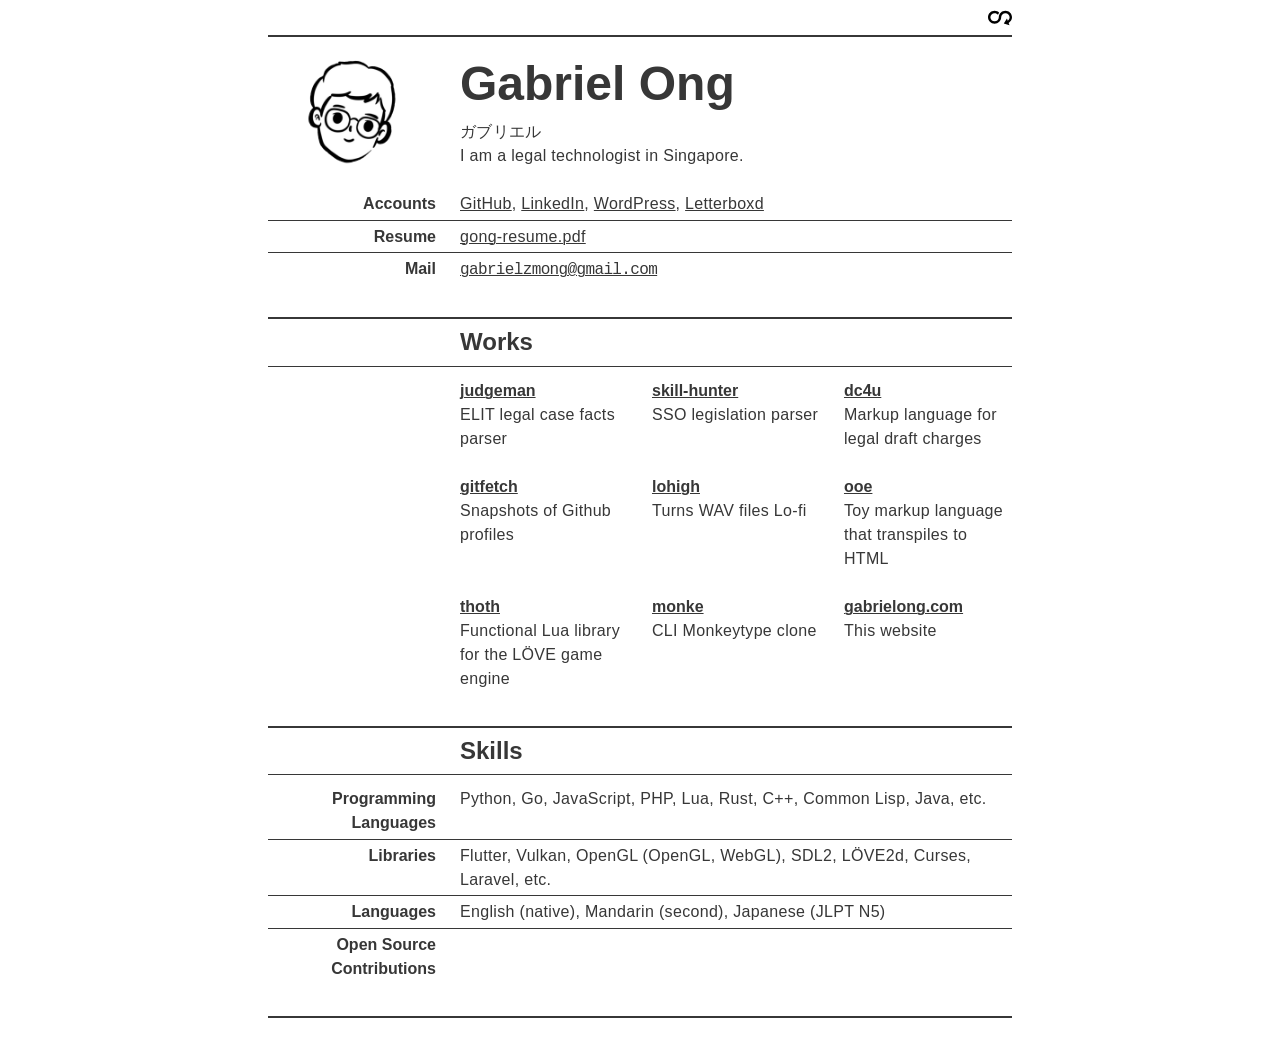
==== commit de094cbc: "made some changes" ====
--- a/index.html
+++ b/index.html
@@ -44,7 +44,7 @@
         </header>
         <aside>
           <figure>
-            <img src="asset/gong.jpeg" width="72" height="72" alt="Gabriel Ong" id="gongImage">
+            <img src="asset/gong1.png" width="115" height="115" alt="Gabriel Ong" id="gongImage">
           </figure>
         </aside>
         <dl>
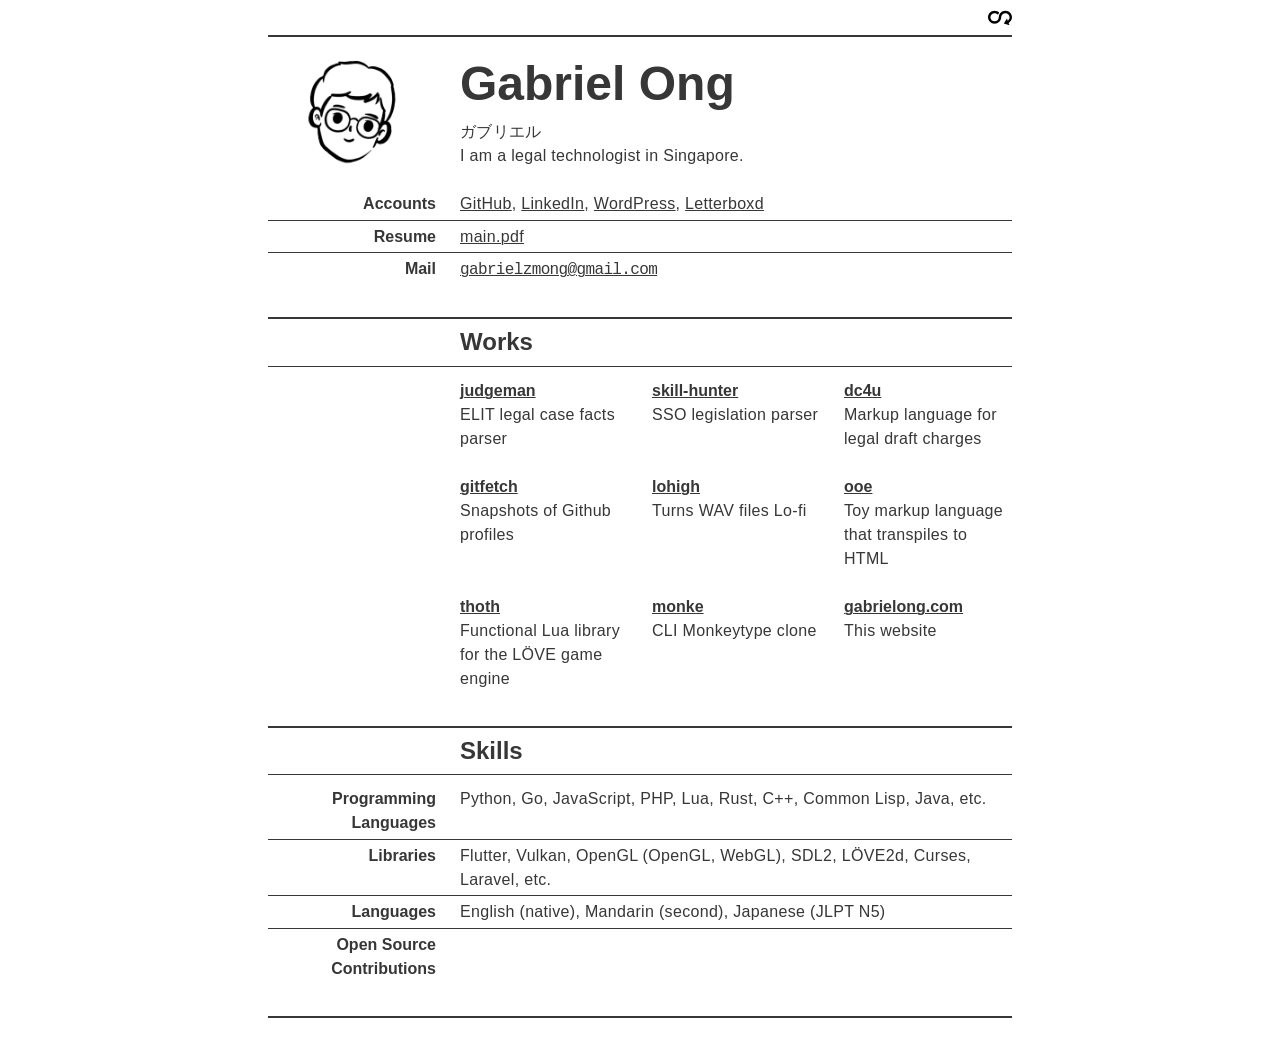
==== commit 75127bd0: "removed resuem files" ====
--- a/index.html
+++ b/index.html
@@ -57,7 +57,7 @@
           </dd>
           <dt>Resume</dt>
           <dd>
-            <a href="resume/gong-resume.pdf">gong-resume.pdf</a>
+            <a href="https://github.com/gongahkia/resume/blob/main/output/main.pdf">main.pdf</a>
           </dd>
           <dt>Mail</dt>
           <dd>
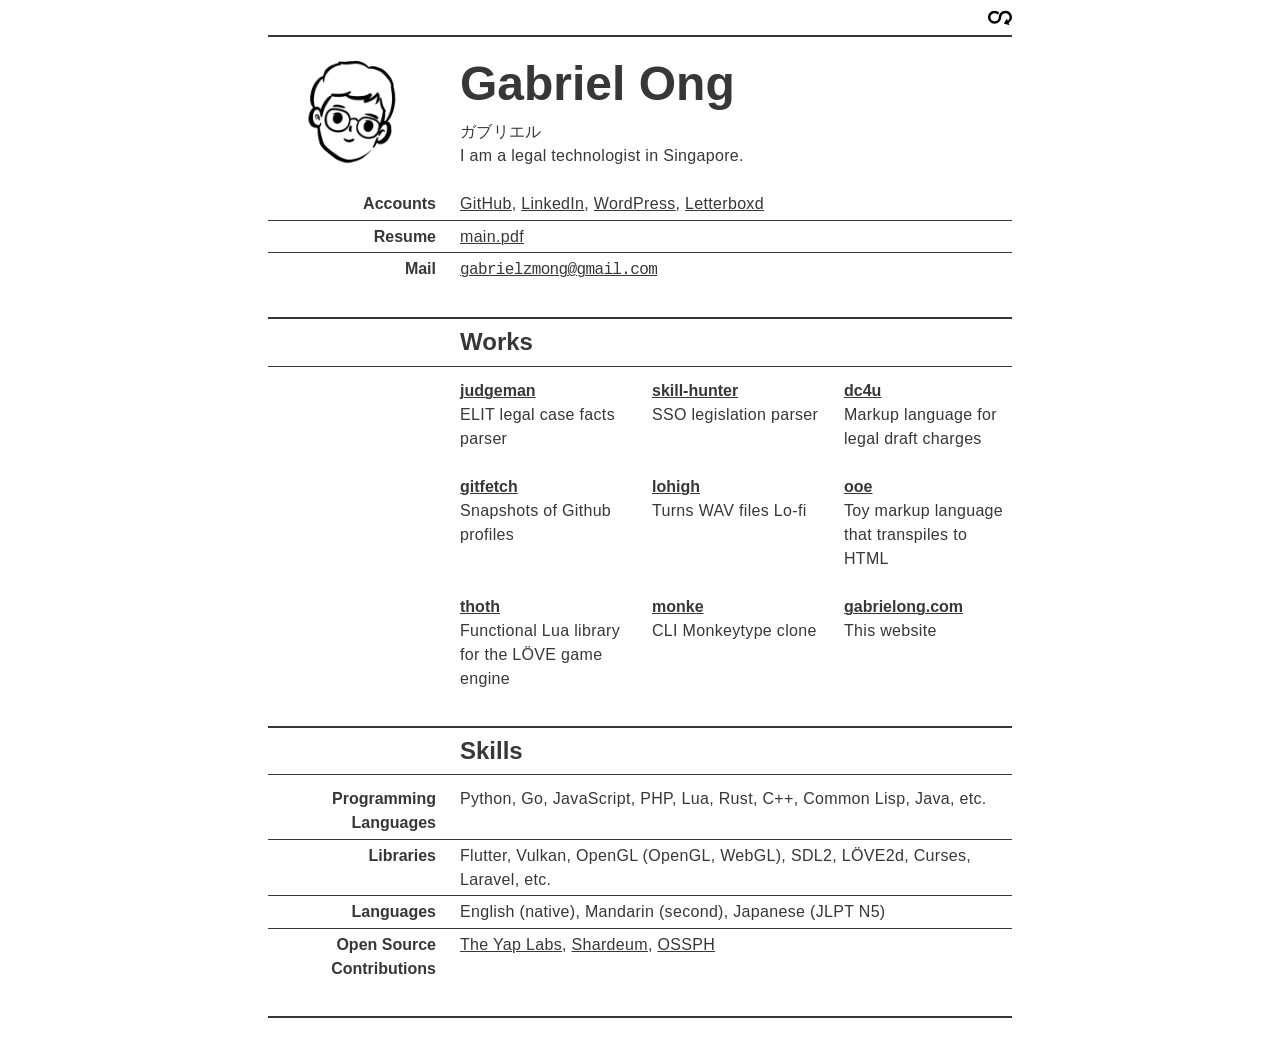
==== commit 9c216290: "edited main page" ====
--- a/index.html
+++ b/index.html
@@ -1,7 +1,4 @@
 <!-- 
-fua
-  replace logo for website with shopee comission, make it a circle like hashime's
-
 font reference
   for the day when the referenced font url breaks
   https://github.com/kittykatattack/test/tree/master/fonts 
@@ -129,7 +126,9 @@
           </dd>
           <dt>Open Source Contributions</dt>
           <dd>
-            <!-- fua add things here when i have contributed something open source -->
+            <a href="https://github.com/The-Yap-Labs">The Yap Labs</a>, 
+            <a href="https://github.com/shardeum/shardeum-docs">Shardeum</a>, 
+            <a href="https://github.com/OSSPhilippines/personal-well-being-dashboard">OSSPH</a>
           </dd>
         </dl>
       </section>
@@ -137,4 +136,4 @@
     </article>
   </main>
 </body>
-</html>+</html>
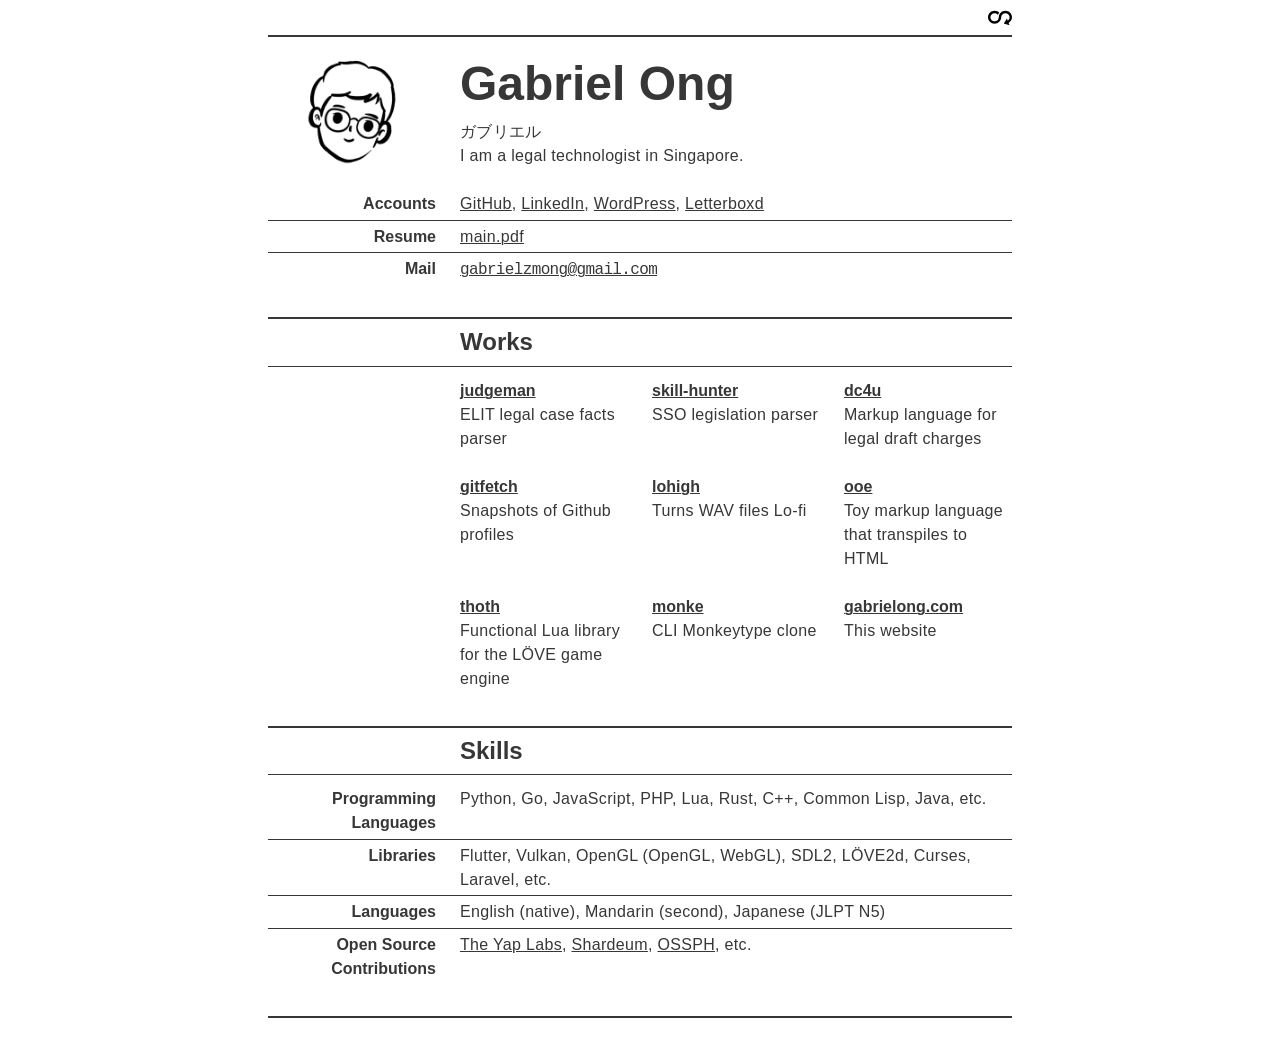
==== commit 4fcdd092: "edited further" ====
--- a/index.html
+++ b/index.html
@@ -128,7 +128,8 @@
           <dd>
             <a href="https://github.com/The-Yap-Labs">The Yap Labs</a>, 
             <a href="https://github.com/shardeum/shardeum-docs">Shardeum</a>, 
-            <a href="https://github.com/OSSPhilippines/personal-well-being-dashboard">OSSPH</a>
+            <a href="https://github.com/OSSPhilippines/personal-well-being-dashboard">OSSPH</a>, 
+            etc.
           </dd>
         </dl>
       </section>
